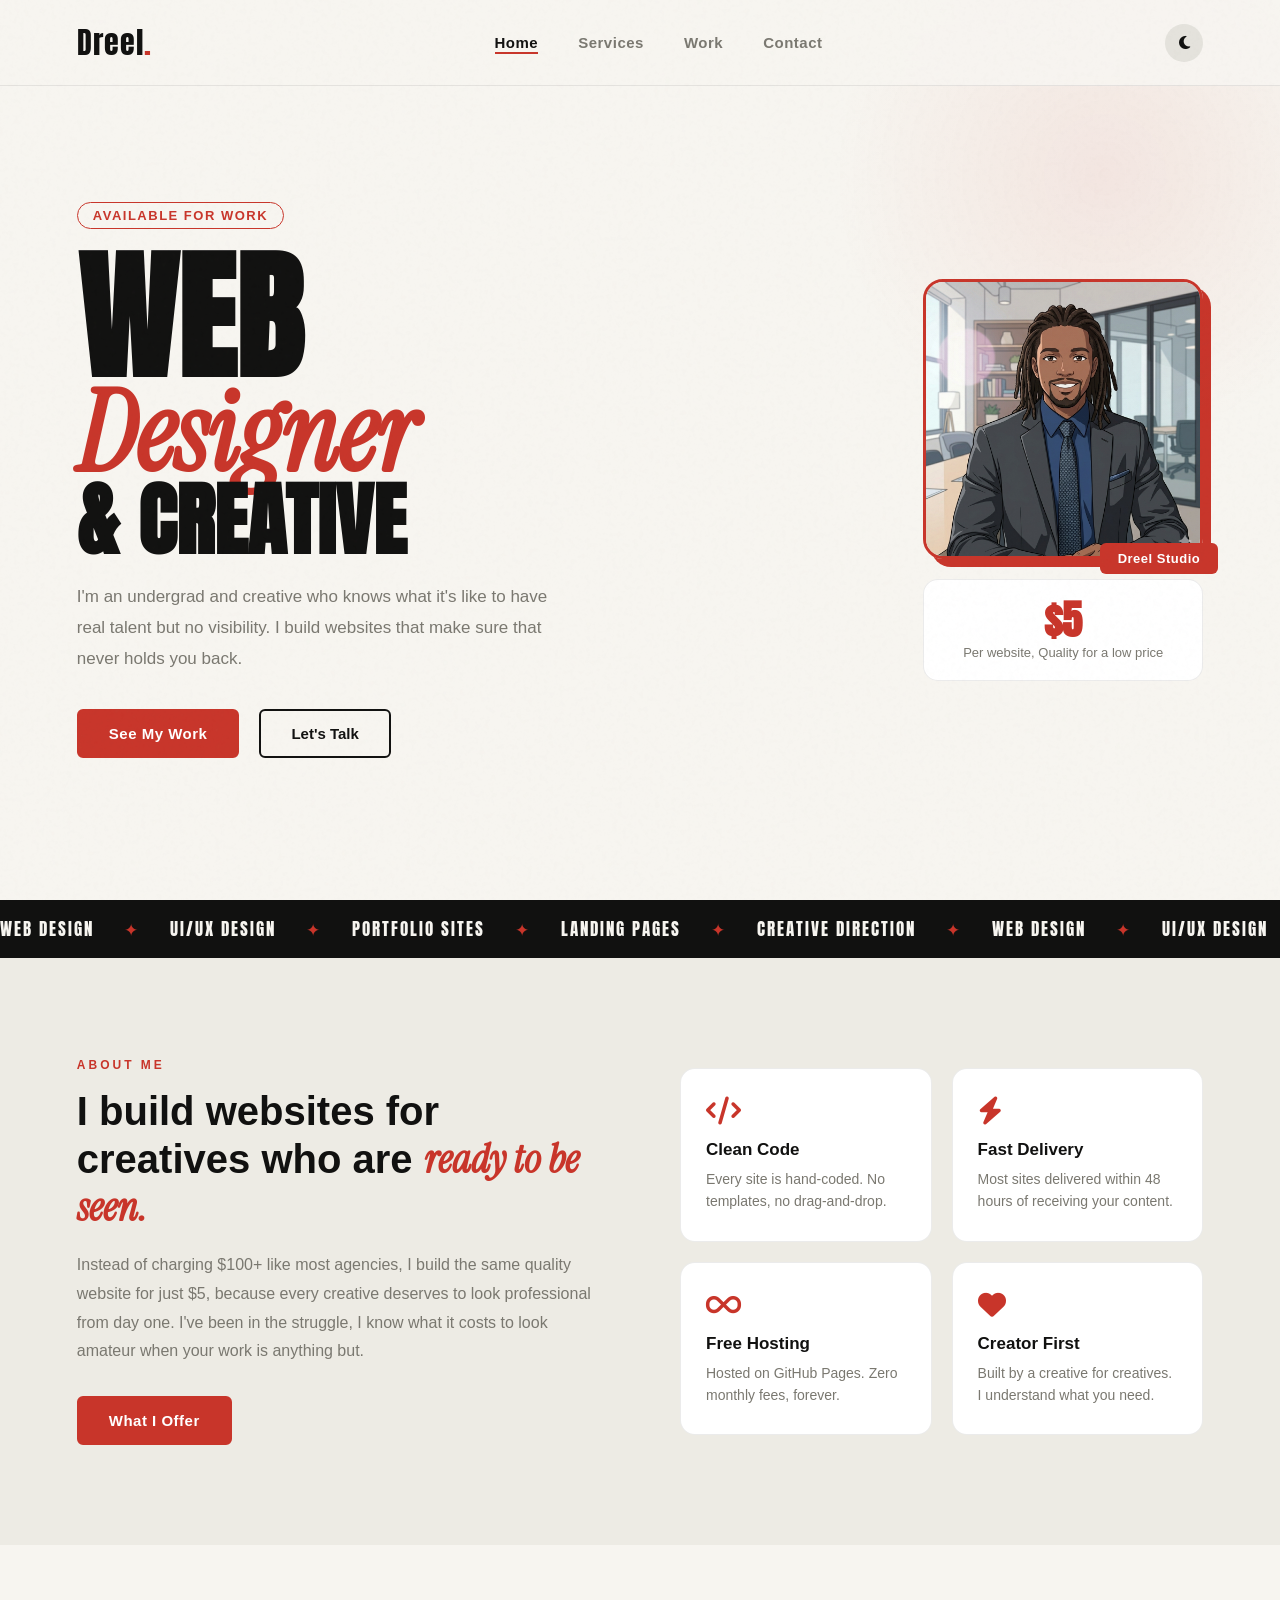
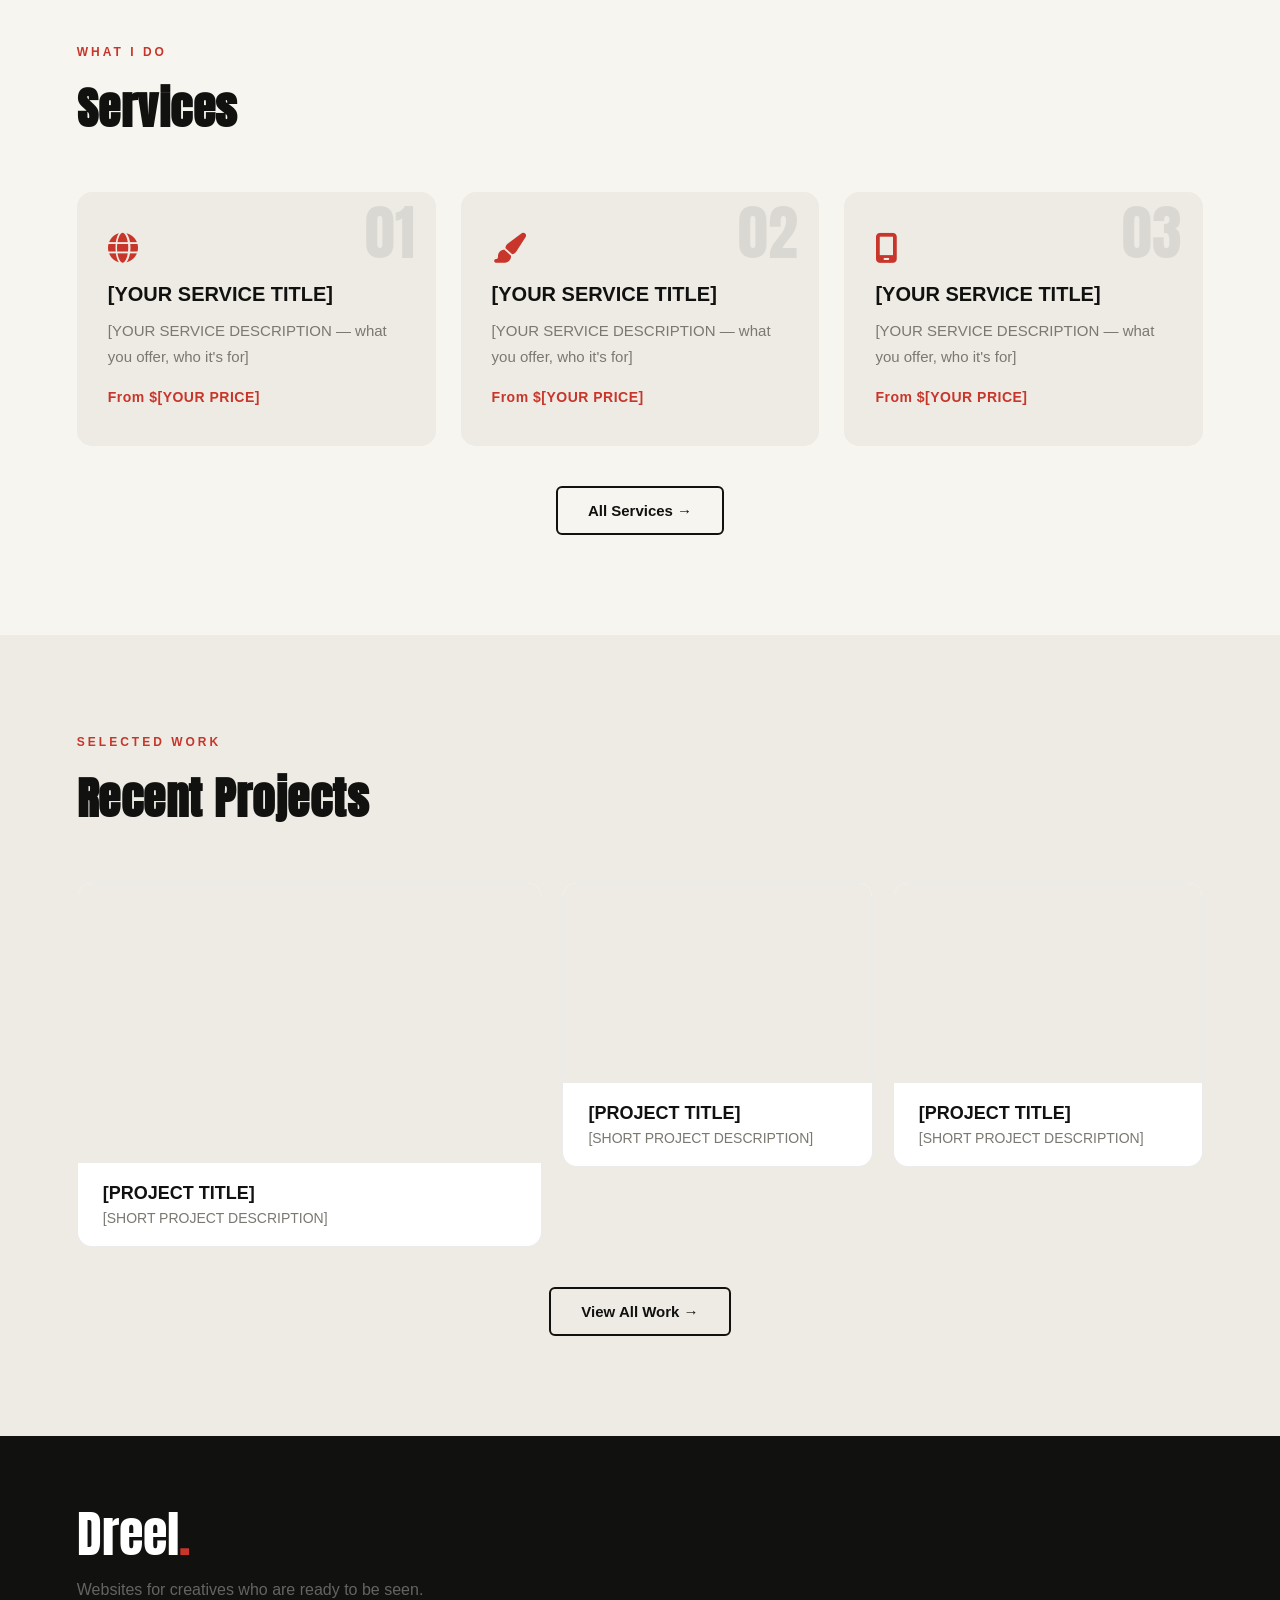
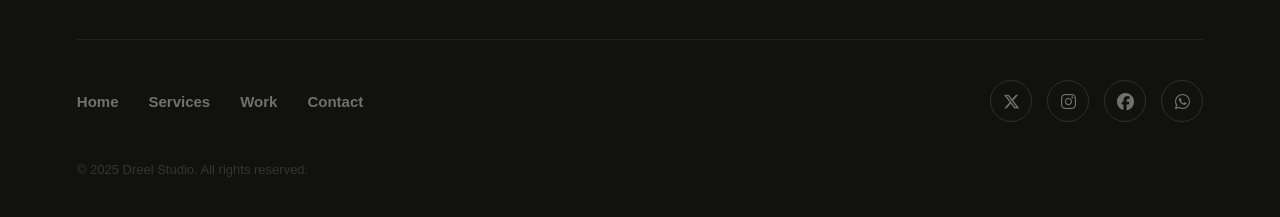
==== index.html @ eecb7dea "Add files via upload" ====
<!DOCTYPE html>
<html lang="en" data-theme="light">
<head>
    <meta charset="UTF-8">
    <meta name="viewport" content="width=device-width, initial-scale=1.0">
    <title>Dreel Studio – Web Designer & Creative</title>
    <link rel="preconnect" href="https://fonts.googleapis.com">
    <link rel="preconnect" href="https://fonts.gstatic.com" crossorigin>
    <link href="https://fonts.googleapis.com/css2?family=Anton&family=Cabinet+Grotesk:wght@400;500;700;800;900&family=Instrument+Serif:ital@0;1&display=swap" rel="stylesheet">
    <link rel="stylesheet" href="https://cdnjs.cloudflare.com/ajax/libs/font-awesome/6.5.0/css/all.min.css">
    <link rel="stylesheet" href="style.css">
</head>
<body>

    <div class="grain"></div>

    <!-- HEADER -->
    <header>
        <a href="index.html" class="logo">Dreel<span>.</span></a>
        <nav id="main-nav">
            <a href="index.html" class="active">Home</a>
            <a href="services.html">Services</a>
            <a href="work.html">Work</a>
            <a href="contact.html">Contact</a>
        </nav>
        <div class="header-right">
            <button class="theme-toggle" id="themeToggle" title="Toggle theme">
                <i class="fa-solid fa-moon" id="themeIcon"></i>
            </button>
            <button class="menu-btn" id="menuBtn">
                <i class="fa-solid fa-bars"></i>
            </button>
        </div>
    </header>

    <!-- HERO -->
    <section class="hero">
        <div class="hero-content">
            <div class="hero-badge">Available for work</div>
            <h1 class="hero-title">
                <span class="line-1">WEB</span>
                <span class="line-2"><em>Designer</em></span>
                <span class="line-3">& CREATIVE</span>
            </h1>
            <p class="hero-desc">I'm an undergrad and creative who knows what it's like to have real talent but no visibility. I build websites that make sure that never holds you back.</p>
            <div class="hero-actions">
                <a href="work.html" class="btn-primary">See My Work</a>
                <a href="contact.html" class="btn-ghost">Let's Talk</a>
            </div>
        </div>

        <div class="hero-img-side">
            <div class="img-frame">
                <img src="dreel.png" alt="Dreel" class="profile-pic" onerror="this.style.display='none'; this.nextElementSibling.style.display='flex'">
                <div class="img-placeholder">
                    <i class="fa-solid fa-user"></i>
                    <span>Add your photo</span>
                </div>
                <div class="img-tag">Dreel Studio</div>
            </div>
            <div class="hero-stat-card">
                <h4>$5</h4>
                <p>Per website, Quality for a low price </p>
            </div>
        </div>

        <div class="hero-blob"></div>
    </section>

    <!-- MARQUEE -->
    <div class="marquee-wrap">
        <div class="marquee-track">
            <span>WEB DESIGN</span><span class="mx">✦</span>
            <span>UI/UX DESIGN</span><span class="mx">✦</span>
            <span>PORTFOLIO SITES</span><span class="mx">✦</span>
            <span>LANDING PAGES</span><span class="mx">✦</span>
            <span>CREATIVE DIRECTION</span><span class="mx">✦</span>
            <span>WEB DESIGN</span><span class="mx">✦</span>
            <span>UI/UX DESIGN</span><span class="mx">✦</span>
            <span>PORTFOLIO SITES</span><span class="mx">✦</span>
            <span>LANDING PAGES</span><span class="mx">✦</span>
            <span>CREATIVE DIRECTION</span><span class="mx">✦</span>
        </div>
    </div>

    <!-- ABOUT -->
    <section class="about">
        <div class="about-left">
            <p class="label">ABOUT ME</p>
            <h2>I build websites for creatives who are <em>ready to be seen.</em></h2>
            <p class="about-body">Instead of charging $100+ like most agencies, I build the same quality website for just $5, because every creative deserves to look professional from day one. I've been in the struggle, I know what it costs to look amateur when your work is anything but.</p>
            <a href="services.html" class="btn-primary">What I Offer</a>
        </div>
        <div class="about-right">
            <div class="about-card">
                <i class="fa-solid fa-code"></i>
                <h4>Clean Code</h4>
                <p>Every site is hand-coded. No templates, no drag-and-drop.</p>
            </div>
            <div class="about-card">
                <i class="fa-solid fa-bolt"></i>
                <h4>Fast Delivery</h4>
                <p>Most sites delivered within 48 hours of receiving your content.</p>
            </div>
            <div class="about-card">
                <i class="fa-solid fa-infinity"></i>
                <h4>Free Hosting</h4>
                <p>Hosted on GitHub Pages. Zero monthly fees, forever.</p>
            </div>
            <div class="about-card">
                <i class="fa-solid fa-heart"></i>
                <h4>Creator First</h4>
                <p>Built by a creative for creatives. I understand what you need.</p>
            </div>
        </div>
    </section>

    <!-- SERVICES PREVIEW -->
    <section class="services-preview">
        <p class="label">WHAT I DO</p>
        <h2 class="sec-title">Services</h2>
        <div class="sp-grid">
            <div class="sp-card">
                <span class="sp-num">01</span>
                <i class="fa-solid fa-globe"></i>
                <h3>[YOUR SERVICE TITLE]</h3>
                <p>[YOUR SERVICE DESCRIPTION — what you offer, who it's for]</p>
                <span class="sp-price">From $[YOUR PRICE]</span>
            </div>
            <div class="sp-card">
                <span class="sp-num">02</span>
                <i class="fa-solid fa-paintbrush"></i>
                <h3>[YOUR SERVICE TITLE]</h3>
                <p>[YOUR SERVICE DESCRIPTION — what you offer, who it's for]</p>
                <span class="sp-price">From $[YOUR PRICE]</span>
            </div>
            <div class="sp-card">
                <span class="sp-num">03</span>
                <i class="fa-solid fa-mobile-screen"></i>
                <h3>[YOUR SERVICE TITLE]</h3>
                <p>[YOUR SERVICE DESCRIPTION — what you offer, who it's for]</p>
                <span class="sp-price">From $[YOUR PRICE]</span>
            </div>
        </div>
        <a href="services.html" class="btn-ghost center-btn">All Services →</a>
    </section>

    <!-- WORK PREVIEW -->
    <section class="work-preview">
        <p class="label">SELECTED WORK</p>
        <h2 class="sec-title">Recent Projects</h2>
        <div class="wp-grid">
            <div class="wp-card featured">
                <div class="wp-thumb">
                    <img src="YOUR-SCREENSHOT-1.jpg" alt="Project" onerror="this.style.display='none'">
                    <div class="wp-overlay">
                        <span class="wp-tag">[PROJECT TYPE]</span>
                        <a href="YOUR-LIVE-LINK-HERE" target="_blank" class="wp-live">View Live ↗</a>
                    </div>
                </div>
                <div class="wp-info">
                    <h4>[PROJECT TITLE]</h4>
                    <p>[SHORT PROJECT DESCRIPTION]</p>
                </div>
            </div>
            <div class="wp-card">
                <div class="wp-thumb">
                    <img src="YOUR-SCREENSHOT-2.jpg" alt="Project" onerror="this.style.display='none'">
                    <div class="wp-overlay">
                        <span class="wp-tag">[PROJECT TYPE]</span>
                        <a href="YOUR-LIVE-LINK-HERE" target="_blank" class="wp-live">View Live ↗</a>
                    </div>
                </div>
                <div class="wp-info">
                    <h4>[PROJECT TITLE]</h4>
                    <p>[SHORT PROJECT DESCRIPTION]</p>
                </div>
            </div>
            <div class="wp-card">
                <div class="wp-thumb">
                    <img src="YOUR-SCREENSHOT-3.jpg" alt="Project" onerror="this.style.display='none'">
                    <div class="wp-overlay">
                        <span class="wp-tag">[PROJECT TYPE]</span>
                        <a href="YOUR-LIVE-LINK-HERE" target="_blank" class="wp-live">View Live ↗</a>
                    </div>
                </div>
                <div class="wp-info">
                    <h4>[PROJECT TITLE]</h4>
                    <p>[SHORT PROJECT DESCRIPTION]</p>
                </div>
            </div>
        </div>
        <a href="work.html" class="btn-ghost center-btn">View All Work →</a>
    </section>

    <!-- FOOTER -->
    <footer>
        <div class="footer-top">
            <p class="footer-logo">Dreel<span>.</span></p>
            <p class="footer-tagline">Websites for creatives who are ready to be seen.</p>
        </div>
        <div class="footer-mid">
            <div class="footer-links">
                <a href="index.html">Home</a>
                <a href="services.html">Services</a>
                <a href="work.html">Work</a>
                <a href="contact.html">Contact</a>
            </div>
            <div class="footer-socials">
                <a href="YOUR-X-LINK" target="_blank"><i class="fa-brands fa-x-twitter"></i></a>
                <a href="YOUR-INSTAGRAM-LINK" target="_blank"><i class="fa-brands fa-instagram"></i></a>
                <a href="YOUR-FACEBOOK-LINK" target="_blank"><i class="fa-brands fa-facebook"></i></a>
                <a href="YOUR-WHATSAPP-LINK" target="_blank"><i class="fa-brands fa-whatsapp"></i></a>
            </div>
        </div>
        <p class="footer-copy">© 2025 Dreel Studio. All rights reserved.</p>
    </footer>

    <script src="script.js"></script>
</body>
</html>
---- style.css ----
/* ─── VARIABLES ─── */
:root, [data-theme="light"] {
    --red: #C8352A;
    --red-dark: #a82a20;
    --red-glow: rgba(200, 53, 42, 0.2);
    --bg: #F7F5F0;
    --bg-alt: #EDEBE4;
    --bg-card: #ffffff;
    --text: #111110;
    --text-mid: #7a7870;
    --border: rgba(0,0,0,0.08);
    --header-bg: rgba(247, 245, 240, 0.93);
    --marquee-bg: #111110;
    --footer-bg: #111110;
    --toggle-bg: #e4e2dc;
    --toggle-color: #111110;
    --shadow: 0 20px 50px rgba(0,0,0,0.08);
}

[data-theme="dark"] {
    --bg: #0f0f0e;
    --bg-alt: #181816;
    --bg-card: #1f1f1d;
    --text: #F0EDE6;
    --text-mid: #7a7870;
    --border: rgba(255,255,255,0.07);
    --header-bg: rgba(15, 15, 14, 0.93);
    --marquee-bg: #C8352A;
    --footer-bg: #080807;
    --toggle-bg: #2a2a28;
    --toggle-color: #C8352A;
    --shadow: 0 20px 50px rgba(0,0,0,0.4);
}

/* ─── RESET ─── */
*, *::before, *::after {
    margin: 0; padding: 0;
    box-sizing: border-box;
    text-decoration: none;
    border: none; outline: none;
}

html { font-size: 62.5%; scroll-behavior: smooth; }

body {
    background-color: var(--bg);
    color: var(--text);
    font-family: 'Cabinet Grotesk', sans-serif;
    overflow-x: hidden;
    transition: background-color 0.4s ease, color 0.4s ease;
}

/* ─── GRAIN ─── */
.grain {
    position: fixed; inset: 0;
    background-image: url("data:image/svg+xml,%3Csvg viewBox='0 0 200 200' xmlns='http://www.w3.org/2000/svg'%3E%3Cfilter id='n'%3E%3CfeTurbulence type='fractalNoise' baseFrequency='0.85' numOctaves='4' stitchTiles='stitch'/%3E%3C/filter%3E%3Crect width='100%25' height='100%25' filter='url(%23n)' opacity='0.035'/%3E%3C/svg%3E");
    pointer-events: none; z-index: 999; opacity: 0.5;
}

/* ─── HEADER ─── */
header {
    position: fixed; top: 0; left: 0; width: 100%;
    padding: 2rem 6%;
    display: flex; justify-content: space-between; align-items: center;
    z-index: 100;
    background-color: var(--header-bg);
    backdrop-filter: blur(14px);
    border-bottom: 1px solid var(--border);
    transition: background-color 0.4s ease, border-color 0.4s ease;
}

.logo {
    font-family: 'Anton', sans-serif;
    font-size: 3rem;
    color: var(--text);
    letter-spacing: 0.1rem;
    transition: 0.3s ease;
}

.logo span { color: var(--red); }
.logo:hover { opacity: 0.8; }

nav { display: flex; gap: 4rem; align-items: center; }

nav a {
    font-size: 1.5rem;
    font-weight: 700;
    color: var(--text-mid);
    transition: 0.2s ease;
    letter-spacing: 0.05rem;
    position: relative;
}

nav a::after {
    content: '';
    position: absolute; bottom: -3px; left: 0;
    width: 0; height: 2px;
    background-color: var(--red);
    transition: 0.3s ease;
}

nav a:hover, nav a.active { color: var(--text); }
nav a:hover::after, nav a.active::after { width: 100%; }

.header-right { display: flex; align-items: center; gap: 1.5rem; }

.theme-toggle {
    width: 3.8rem; height: 3.8rem;
    border-radius: 50%;
    background-color: var(--toggle-bg);
    display: flex; justify-content: center; align-items: center;
    cursor: pointer;
    font-size: 1.5rem;
    color: var(--toggle-color);
    transition: 0.3s ease;
}

.theme-toggle:hover {
    background-color: var(--red);
    color: white;
    transform: rotate(15deg);
}

.menu-btn {
    display: none;
    font-size: 2.2rem;
    color: var(--text);
    background: transparent;
    cursor: pointer;
}

/* ─── HERO ─── */
.hero {
    min-height: 100vh;
    padding: 12rem 6% 6rem;
    display: flex;
    justify-content: space-between;
    align-items: center;
    gap: 4rem;
    position: relative;
    overflow: hidden;
    background-color: var(--bg);
    transition: background-color 0.4s ease;
}

.hero-blob {
    position: absolute;
    top: -10rem; right: -10rem;
    width: 55rem; height: 55rem;
    border-radius: 50%;
    background: radial-gradient(circle, rgba(200, 53, 42, 0.08) 0%, transparent 70%);
    pointer-events: none;
}

.hero-content { flex: 1; max-width: 60rem; }

.hero-badge {
    display: inline-block;
    font-size: 1.3rem;
    font-weight: 700;
    letter-spacing: 0.15rem;
    text-transform: uppercase;
    color: var(--red);
    border: 1.5px solid var(--red);
    padding: 0.5rem 1.5rem;
    border-radius: 10rem;
    margin-bottom: 2.5rem;
    animation: fadeUp 0.7s ease forwards;
    opacity: 0;
}

.hero-title {
    display: flex;
    flex-direction: column;
    line-height: 0.92;
    margin-bottom: 2.5rem;
}

.hero-title .line-1 {
    font-family: 'Anton', sans-serif;
    font-size: clamp(7rem, 12vw, 14rem);
    color: var(--text);
    animation: fadeUp 0.7s ease forwards;
    opacity: 0;
    animation-delay: 0.1s;
    transition: color 0.4s ease;
}

.hero-title .line-2 {
    font-family: 'Instrument Serif', serif;
    font-style: italic;
    font-size: clamp(5rem, 9vw, 11rem);
    color: var(--red);
    animation: fadeUp 0.7s ease forwards;
    opacity: 0;
    animation-delay: 0.2s;
}

.hero-title .line-3 {
    font-family: 'Anton', sans-serif;
    font-size: clamp(4rem, 7vw, 8rem);
    color: var(--text);
    animation: fadeUp 0.7s ease forwards;
    opacity: 0;
    animation-delay: 0.3s;
    transition: color 0.4s ease;
}

.hero-desc {
    font-size: 1.7rem;
    color: var(--text-mid);
    line-height: 1.8;
    margin-bottom: 3.5rem;
    max-width: 50rem;
    animation: fadeUp 0.7s ease forwards;
    opacity: 0;
    animation-delay: 0.4s;
}

.hero-actions {
    display: flex; gap: 2rem; flex-wrap: wrap;
    animation: fadeUp 0.7s ease forwards;
    opacity: 0;
    animation-delay: 0.5s;
}

/* ─── HERO IMAGE ─── */
.hero-img-side {
    flex-shrink: 0;
    display: flex;
    flex-direction: column;
    align-items: center;
    gap: 2rem;
    animation: fadeUp 0.7s ease forwards;
    opacity: 0;
    animation-delay: 0.3s;
}

.img-frame {
    position: relative;
    width: 28rem; height: 28rem;
}

.profile-pic {
    width: 28rem; height: 28rem;
    border-radius: 2rem;
    object-fit: cover;
    object-position: top center;
    border: 3px solid var(--red);
    box-shadow: 8px 8px 0px var(--red);
    display: block;
    transition: 0.4s ease;
}

.profile-pic:hover {
    transform: translate(-4px, -4px);
    box-shadow: 12px 12px 0px var(--red);
}

.img-placeholder {
    width: 28rem; height: 28rem;
    border-radius: 2rem;
    border: 3px dashed var(--red);
    display: none;
    flex-direction: column;
    justify-content: center;
    align-items: center;
    gap: 1rem;
    color: var(--text-mid);
    background-color: var(--bg-alt);
}

.img-placeholder i { font-size: 4rem; color: var(--red); opacity: 0.4; }
.img-placeholder span { font-size: 1.4rem; font-weight: 600; }

.img-tag {
    position: absolute;
    bottom: -1.5rem; right: -1.5rem;
    background-color: var(--red);
    color: white;
    font-size: 1.3rem;
    font-weight: 700;
    padding: 0.8rem 1.8rem;
    border-radius: 0.6rem;
    letter-spacing: 0.05rem;
}

.hero-stat-card {
    background-color: var(--bg-card);
    border: 1.5px solid var(--border);
    border-radius: 1.5rem;
    padding: 2rem 2.5rem;
    text-align: center;
    width: 100%;
    transition: 0.3s ease, background-color 0.4s ease;
}

.hero-stat-card:hover {
    border-color: var(--red);
    box-shadow: 0 8px 25px var(--red-glow);
}

.hero-stat-card h4 {
    font-family: 'Anton', sans-serif;
    font-size: 4rem;
    color: var(--red);
    line-height: 1;
    margin-bottom: 0.5rem;
}

.hero-stat-card p {
    font-size: 1.3rem;
    color: var(--text-mid);
    font-weight: 500;
}

/* ─── ANIMATIONS ─── */
@keyframes fadeUp {
    from { opacity: 0; transform: translateY(25px); }
    to { opacity: 1; transform: translateY(0); }
}

/* ─── BUTTONS ─── */
.btn-primary {
    display: inline-block;
    padding: 1.4rem 3rem;
    background-color: var(--red);
    color: white;
    font-size: 1.5rem;
    font-weight: 700;
    border-radius: 0.6rem;
    border: 2px solid var(--red);
    transition: 0.3s ease;
    letter-spacing: 0.05rem;
    cursor: pointer;
    font-family: 'Cabinet Grotesk', sans-serif;
}

.btn-primary:hover {
    background-color: transparent;
    color: var(--red);
    transform: translateY(-3px);
    box-shadow: 0 10px 25px var(--red-glow);
}

.btn-ghost {
    display: inline-block;
    padding: 1.4rem 3rem;
    background-color: transparent;
    color: var(--text);
    font-size: 1.5rem;
    font-weight: 700;
    border-radius: 0.6rem;
    border: 2px solid var(--text);
    transition: 0.3s ease;
    cursor: pointer;
    font-family: 'Cabinet Grotesk', sans-serif;
}

.btn-ghost:hover {
    background-color: var(--text);
    color: var(--bg);
    transform: translateY(-3px);
}

.center-btn {
    display: block;
    width: fit-content;
    margin: 4rem auto 0;
}

/* ─── MARQUEE ─── */
.marquee-wrap {
    background-color: var(--marquee-bg);
    padding: 1.6rem 0;
    overflow: hidden;
    white-space: nowrap;
    transition: background-color 0.4s ease;
}

.marquee-track {
    display: inline-flex;
    gap: 3rem;
    animation: marquee 22s linear infinite;
}

.marquee-track span {
    font-family: 'Anton', sans-serif;
    font-size: 1.7rem;
    letter-spacing: 0.2rem;
}

[data-theme="light"] .marquee-track span { color: #F7F5F0; }
[data-theme="dark"] .marquee-track span { color: #0f0f0e; }
[data-theme="light"] .marquee-track .mx { color: var(--red); }
[data-theme="dark"] .marquee-track .mx { color: #0f0f0e; }

@keyframes marquee {
    from { transform: translateX(0); }
    to { transform: translateX(-50%); }
}

/* ─── ABOUT ─── */
.about {
    padding: 10rem 6%;
    display: grid;
    grid-template-columns: 1fr 1fr;
    gap: 8rem;
    align-items: center;
    background-color: var(--bg-alt);
    transition: background-color 0.4s ease;
}

.label {
    font-size: 1.2rem;
    font-weight: 800;
    letter-spacing: 0.3rem;
    color: var(--red);
    margin-bottom: 1.5rem;
}

.about-left h2 {
    font-family: 'Cabinet Grotesk', sans-serif;
    font-size: 4rem;
    font-weight: 900;
    line-height: 1.2;
    color: var(--text);
    margin-bottom: 2rem;
    transition: color 0.4s ease;
}

.about-left h2 em {
    font-family: 'Instrument Serif', serif;
    font-style: italic;
    color: var(--red);
}

.about-body {
    font-size: 1.6rem;
    color: var(--text-mid);
    line-height: 1.8;
    margin-bottom: 3rem;
}

.about-right {
    display: grid;
    grid-template-columns: 1fr 1fr;
    gap: 2rem;
}

.about-card {
    background-color: var(--bg-card);
    border-radius: 1.5rem;
    padding: 2.8rem 2.5rem;
    border: 1.5px solid var(--border);
    transition: 0.3s ease, background-color 0.4s ease;
}

.about-card:hover {
    border-color: var(--red);
    transform: translateY(-4px);
    box-shadow: 0 10px 30px var(--red-glow);
}

.about-card i {
    font-size: 2.8rem;
    color: var(--red);
    margin-bottom: 1.5rem;
    display: block;
}

.about-card h4 {
    font-size: 1.7rem;
    font-weight: 800;
    color: var(--text);
    margin-bottom: 0.8rem;
    transition: color 0.4s ease;
}

.about-card p {
    font-size: 1.4rem;
    color: var(--text-mid);
    line-height: 1.6;
}

/* ─── SERVICES PREVIEW ─── */
.services-preview {
    padding: 10rem 6%;
    background-color: var(--bg);
    transition: background-color 0.4s ease;
}

.sec-title {
    font-family: 'Anton', sans-serif;
    font-size: 4.5rem;
    color: var(--text);
    margin-bottom: 5rem;
    letter-spacing: 0.05rem;
    transition: color 0.4s ease;
}

.sp-grid {
    display: grid;
    grid-template-columns: repeat(3, 1fr);
    gap: 2.5rem;
}

.sp-card {
    background-color: var(--bg-alt);
    border-radius: 1.5rem;
    padding: 4rem 3rem;
    border: 1.5px solid transparent;
    position: relative;
    overflow: hidden;
    transition: 0.3s ease, background-color 0.4s ease;
}

.sp-card::before {
    content: '';
    position: absolute; top: 0; left: 0;
    width: 4px; height: 100%;
    background-color: var(--red);
    transform: scaleY(0);
    transform-origin: bottom;
    transition: 0.3s ease;
}

.sp-card:hover::before { transform: scaleY(1); }

.sp-card:hover {
    border-color: var(--border);
    box-shadow: var(--shadow);
    transform: translateY(-5px);
}

.sp-num {
    font-family: 'Anton', sans-serif;
    font-size: 6rem;
    color: var(--border);
    position: absolute;
    top: 1rem; right: 2rem;
    line-height: 1;
}

.sp-card i {
    font-size: 3rem;
    color: var(--red);
    margin-bottom: 2rem;
    display: block;
}

.sp-card h3 {
    font-size: 2rem;
    font-weight: 800;
    color: var(--text);
    margin-bottom: 1.2rem;
    transition: color 0.4s ease;
}

.sp-card p {
    font-size: 1.5rem;
    color: var(--text-mid);
    line-height: 1.7;
    margin-bottom: 2rem;
}

.sp-price {
    font-size: 1.4rem;
    font-weight: 800;
    color: var(--red);
    letter-spacing: 0.05rem;
}

/* ─── WORK PREVIEW ─── */
.work-preview {
    padding: 10rem 6%;
    background-color: var(--bg-alt);
    transition: background-color 0.4s ease;
}

.wp-grid {
    display: grid;
    grid-template-columns: 1.5fr 1fr 1fr;
    gap: 2rem;
    align-items: start;
}

.wp-card {
    background-color: var(--bg-card);
    border-radius: 1.5rem;
    overflow: hidden;
    border: 1.5px solid var(--border);
    transition: 0.3s ease, background-color 0.4s ease;
}

.wp-card:hover {
    transform: translateY(-5px);
    border-color: var(--red);
    box-shadow: var(--shadow);
}

.wp-thumb {
    position: relative;
    height: 20rem;
    overflow: hidden;
    background-color: var(--bg-alt);
}

.wp-card.featured .wp-thumb { height: 28rem; }

.wp-thumb img {
    width: 100%; height: 100%;
    object-fit: cover;
    transition: 0.4s ease;
    display: block;
}

.wp-card:hover .wp-thumb img { transform: scale(1.05); }

.wp-overlay {
    position: absolute; inset: 0;
    background: rgba(0,0,0,0.5);
    display: flex;
    flex-direction: column;
    justify-content: space-between;
    padding: 1.5rem;
    opacity: 0;
    transition: 0.3s ease;
}

.wp-card:hover .wp-overlay { opacity: 1; }

.wp-tag {
    font-size: 1.2rem;
    font-weight: 700;
    background-color: var(--red);
    color: white;
    padding: 0.4rem 1.2rem;
    border-radius: 10rem;
    align-self: flex-start;
}

.wp-live {
    font-size: 1.4rem;
    font-weight: 700;
    color: white;
    background-color: rgba(255,255,255,0.15);
    padding: 0.8rem 1.8rem;
    border-radius: 0.6rem;
    align-self: flex-end;
    transition: 0.2s ease;
    backdrop-filter: blur(4px);
}

.wp-live:hover { background-color: white; color: var(--text); }

.wp-info { padding: 2rem 2.5rem; }

.wp-info h4 {
    font-size: 1.8rem;
    font-weight: 800;
    color: var(--text);
    margin-bottom: 0.6rem;
    transition: color 0.4s ease;
}

.wp-info p { font-size: 1.4rem; color: var(--text-mid); }

/* ─── FOOTER ─── */
footer {
    background-color: var(--footer-bg);
    padding: 6rem 6% 4rem;
    transition: background-color 0.4s ease;
}

.footer-top {
    border-bottom: 1px solid rgba(255,255,255,0.07);
    padding-bottom: 4rem;
    margin-bottom: 4rem;
}

.footer-logo {
    font-family: 'Anton', sans-serif;
    font-size: 5rem;
    color: white;
    margin-bottom: 1rem;
}

.footer-logo span { color: var(--red); }

.footer-tagline {
    font-size: 1.6rem;
    color: rgba(255,255,255,0.35);
}

.footer-mid {
    display: flex;
    justify-content: space-between;
    align-items: center;
    margin-bottom: 4rem;
    flex-wrap: wrap;
    gap: 2rem;
}

.footer-links {
    display: flex;
    gap: 3rem;
    flex-wrap: wrap;
}

.footer-links a {
    font-size: 1.5rem;
    font-weight: 700;
    color: rgba(255,255,255,0.4);
    transition: 0.2s ease;
}

.footer-links a:hover { color: white; }

.footer-socials {
    display: flex;
    gap: 1.5rem;
}

.footer-socials a {
    width: 4.2rem; height: 4.2rem;
    border-radius: 50%;
    border: 1.5px solid rgba(255,255,255,0.12);
    display: inline-flex;
    justify-content: center;
    align-items: center;
    font-size: 1.7rem;
    color: rgba(255,255,255,0.4);
    transition: 0.3s ease;
}

.footer-socials a:hover {
    background-color: var(--red);
    border-color: var(--red);
    color: white;
    transform: translateY(-3px);
}

.footer-copy {
    font-size: 1.3rem;
    color: rgba(255,255,255,0.15);
}

/* ─── RESPONSIVE ─── */
@media(max-width: 900px) {
    .menu-btn { display: block; }

    nav {
        position: absolute; top: 100%; right: 0;
        width: 55%;
        background-color: var(--bg);
        flex-direction: column;
        align-items: flex-start;
        padding: 2.5rem 3rem;
        gap: 2.5rem;
        border-left: 3px solid var(--red);
        border-bottom: 3px solid var(--red);
        border-bottom-left-radius: 1.5rem;
        display: none;
        box-shadow: -5px 10px 30px rgba(0,0,0,0.1);
    }

    nav.active { display: flex; }

    .hero { flex-direction: column-reverse; padding-top: 14rem; text-align: center; }
    .hero-actions { justify-content: center; }
    .about { grid-template-columns: 1fr; gap: 5rem; }
    .sp-grid { grid-template-columns: 1fr 1fr; }
    .wp-grid { grid-template-columns: 1fr 1fr; }
    .wp-card.featured { grid-column: span 2; }
}

@media(max-width: 600px) {
    .hero-title .line-1 { font-size: clamp(5rem, 18vw, 8rem); }
    .hero-title .line-2 { font-size: clamp(4rem, 14vw, 6rem); }
    .hero-title .line-3 { font-size: clamp(3rem, 10vw, 5rem); }
    .sp-grid { grid-template-columns: 1fr; }
    .wp-grid { grid-template-columns: 1fr; }
    .wp-card.featured { grid-column: span 1; }
    .about-right { grid-template-columns: 1fr; }
    .img-frame, .profile-pic, .img-placeholder { width: 22rem; height: 22rem; }
    .footer-mid { flex-direction: column; align-items: flex-start; }
}
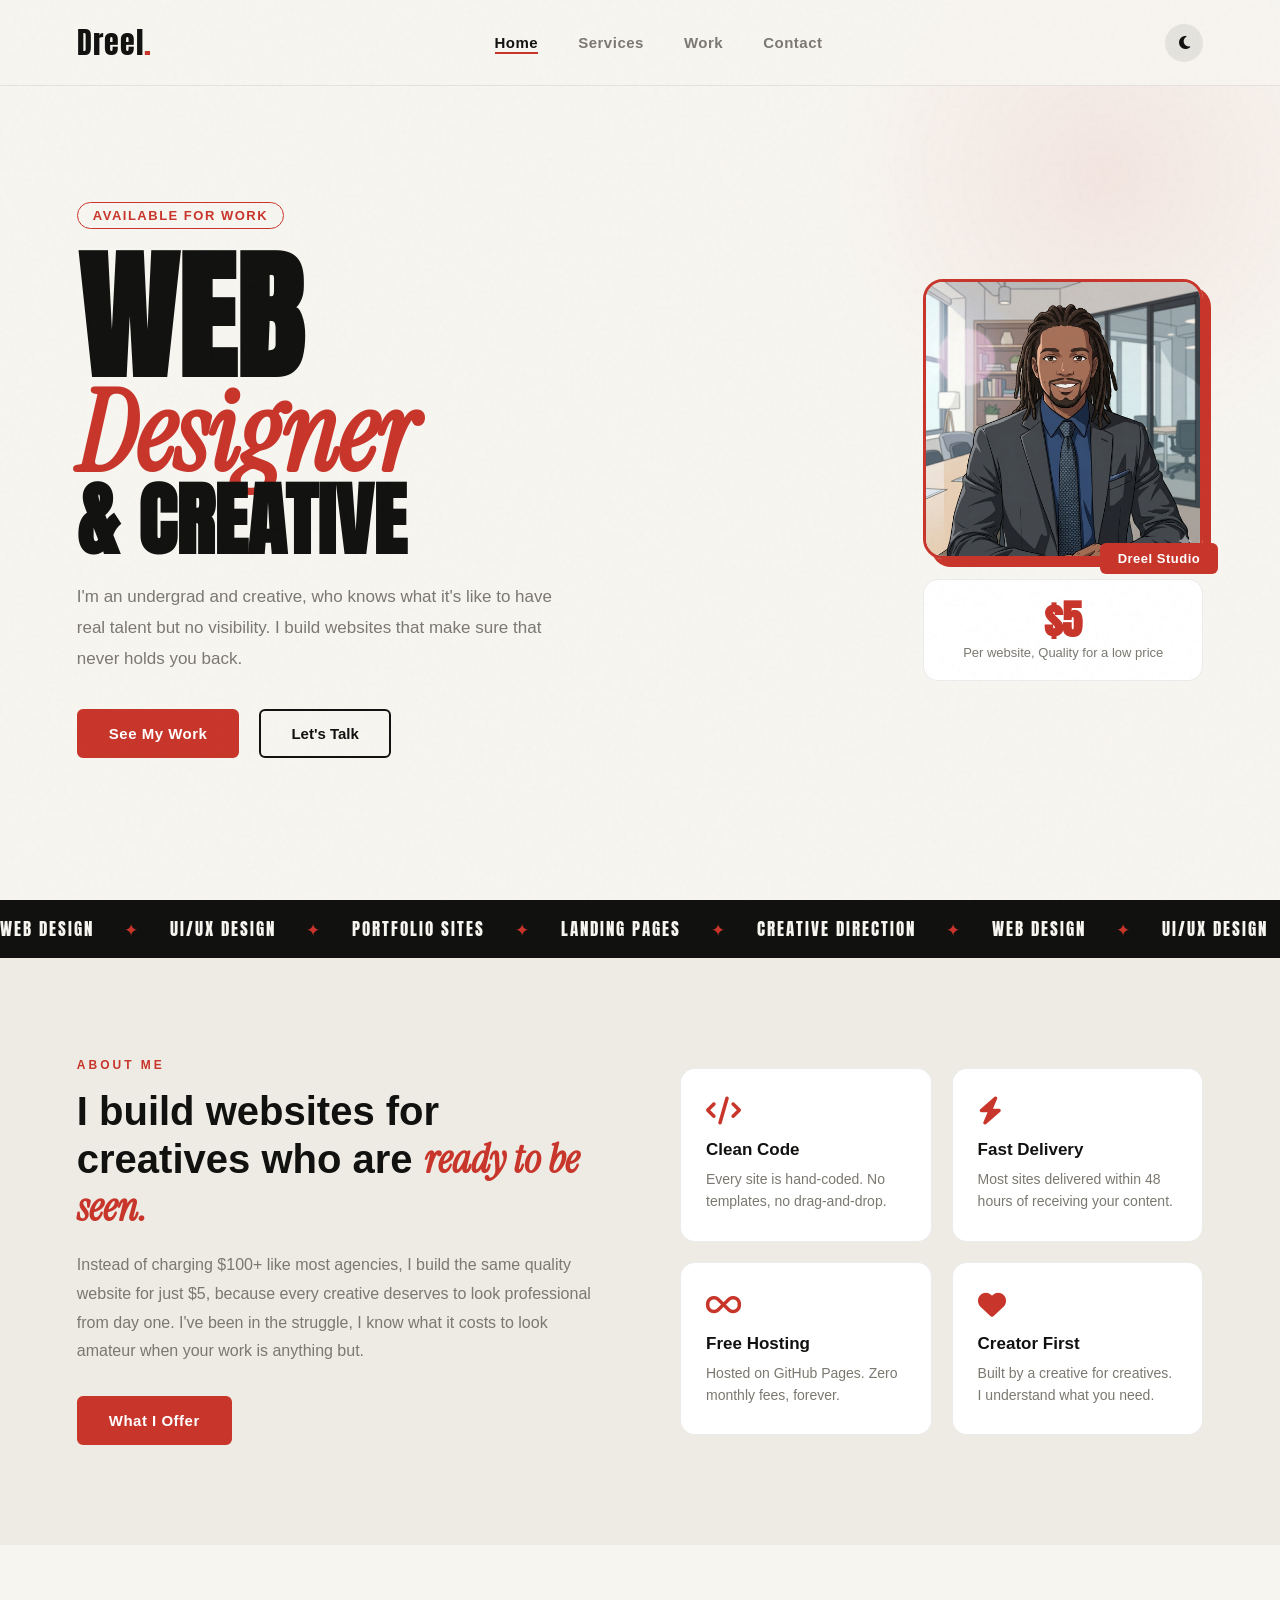
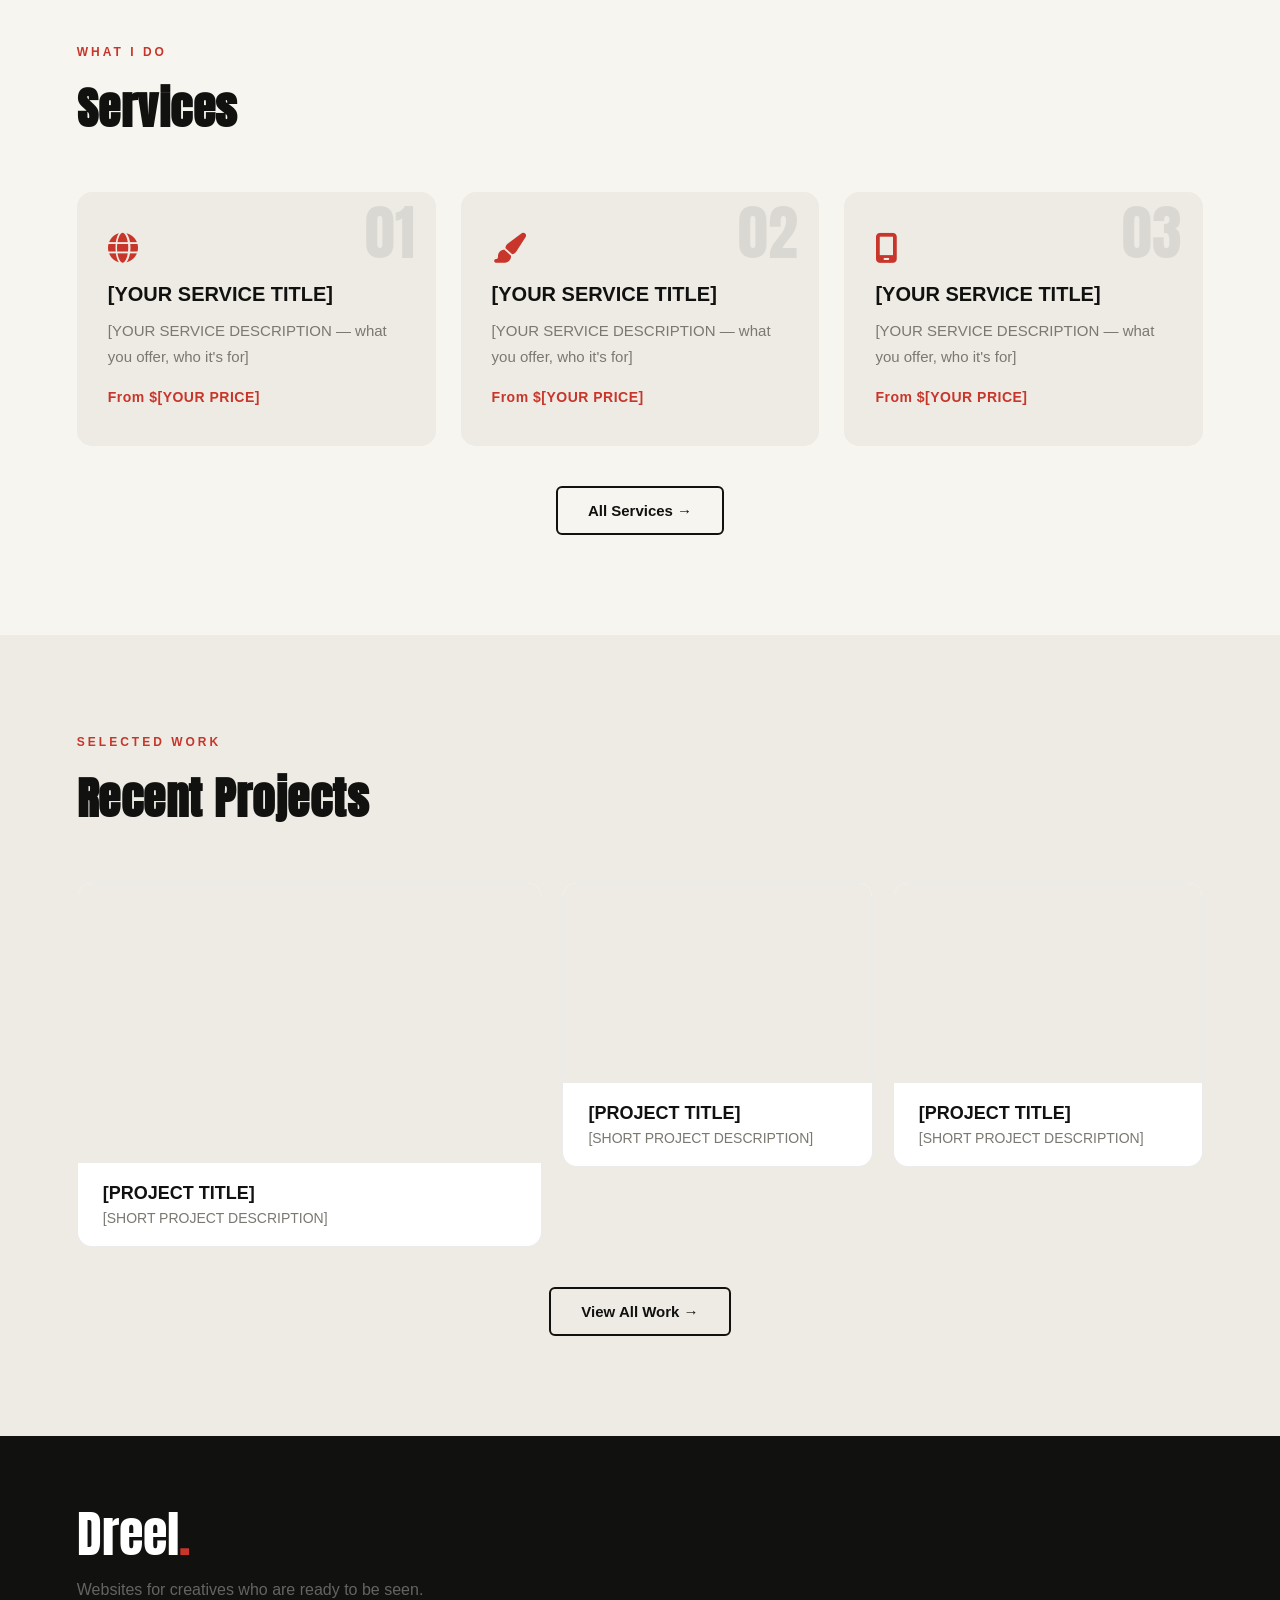
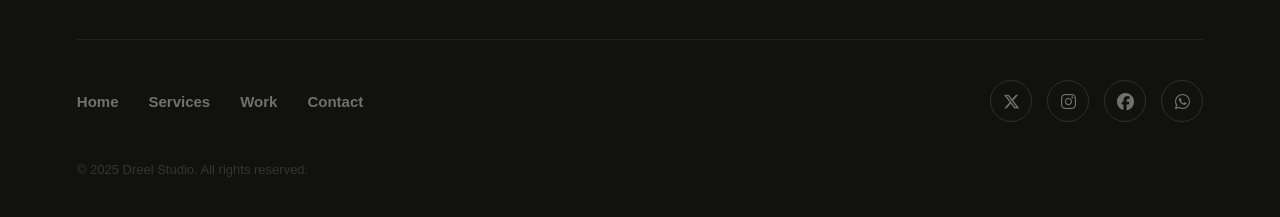
==== commit 74b152a3: "testing had to try" ====
--- a/index.html
+++ b/index.html
@@ -42,7 +42,7 @@
                 <span class="line-2"><em>Designer</em></span>
                 <span class="line-3">& CREATIVE</span>
             </h1>
-            <p class="hero-desc">I'm an undergrad and creative who knows what it's like to have real talent but no visibility. I build websites that make sure that never holds you back.</p>
+            <p class="hero-desc">I'm an undergrad and creative, who knows what it's like to have real talent but no visibility. I build websites that make sure that never holds you back.</p>
             <div class="hero-actions">
                 <a href="work.html" class="btn-primary">See My Work</a>
                 <a href="contact.html" class="btn-ghost">Let's Talk</a>
